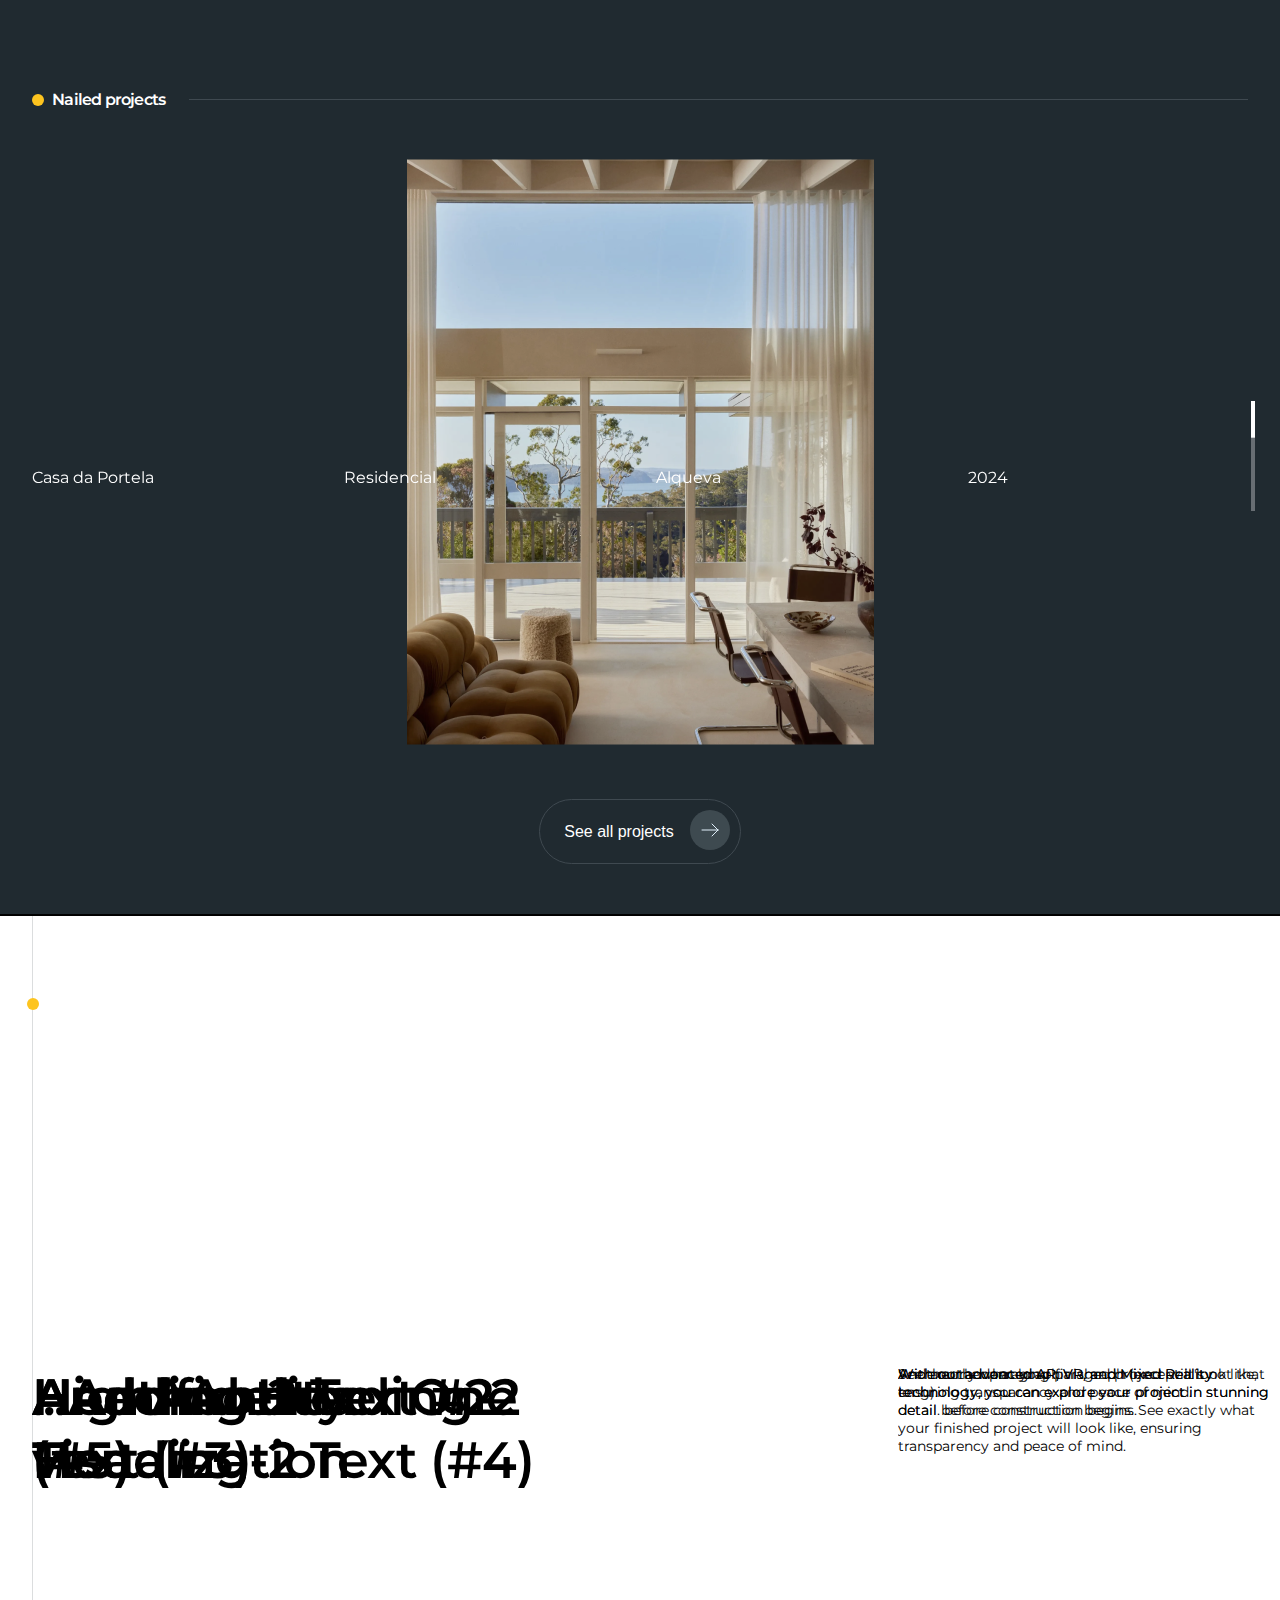
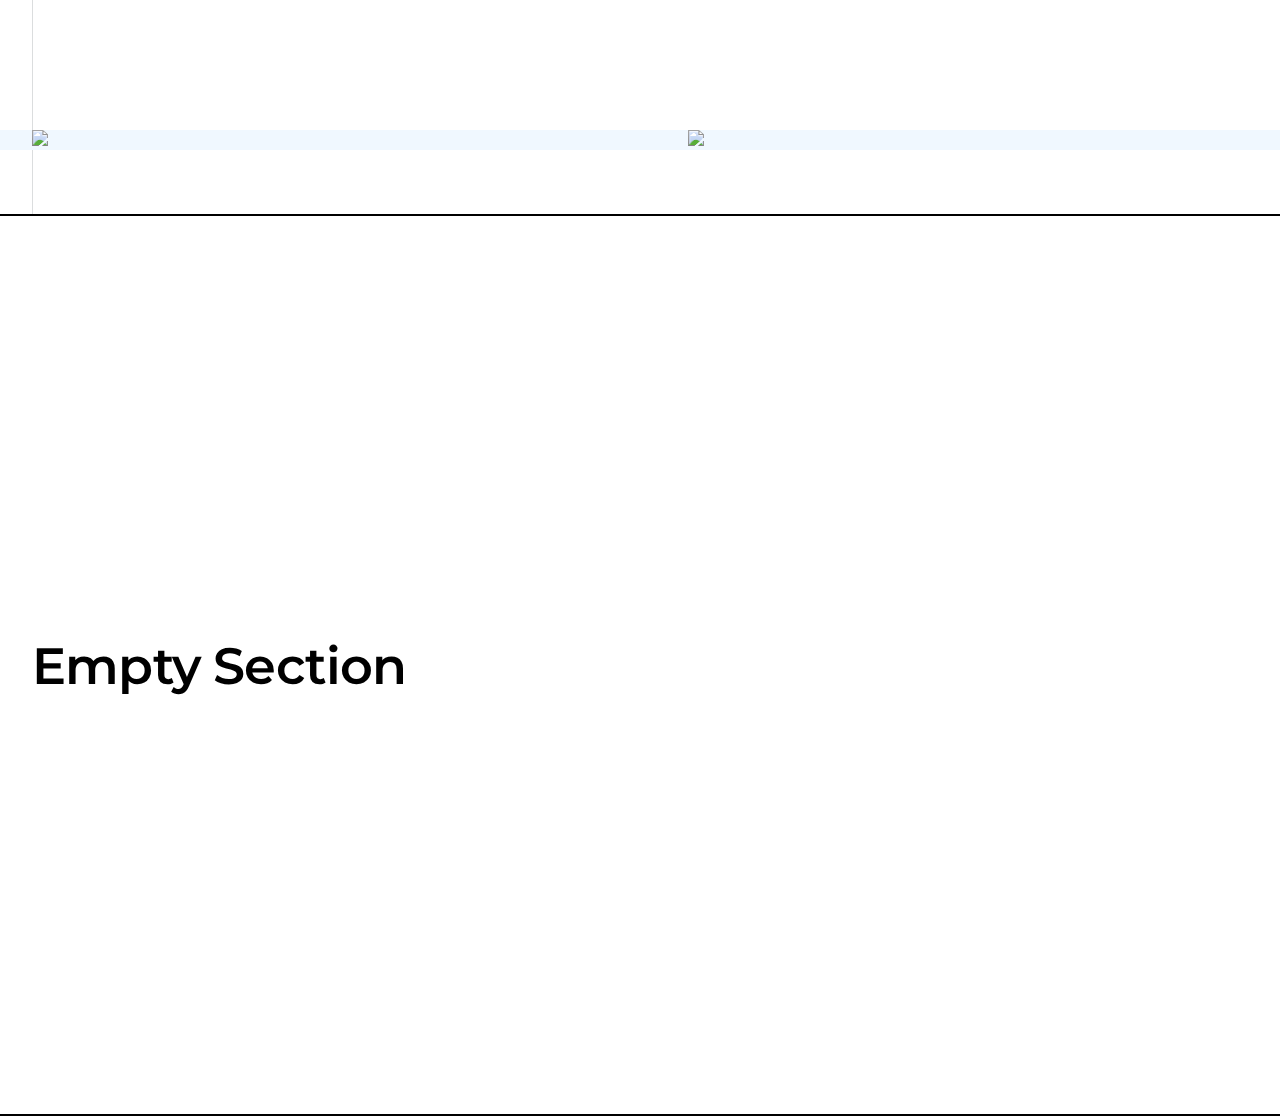
==== homepage/index.html @ 91bf988c "Project update" ====
<!DOCTYPE html>
<html lang="en">

<head>
  <meta charset="UTF-8">
  <meta name="viewport" content="width=device-width, initial-scale=1.0">
  <meta http-equiv="X-UA-Compatible" content="ie=edge">

  <title>Wallnut</title>

  <link rel="stylesheet" href="./css/style.css">
  <link rel="stylesheet" href="./css/swiper.css">
  <!-- <link rel="icon" href="./favicon.ico" type="image/x-icon"> -->

  <!-- Swiper -->
  <link rel="stylesheet" href="https://cdn.jsdelivr.net/npm/swiper@11/swiper-bundle.min.css" />

</head>

<body>
  <section class="section-portfolio">
    <div class="container">
      <div class="heading-container divider">
        <div class="svg-ball-container">
          <svg width="12" height="14" viewBox="0 0 12 14" fill="none" xmlns="http://www.w3.org/2000/svg">
            <circle cx="6" cy="7" r="6" fill="#FDC41F" />
          </svg>
        </div>
        <h2>Nailed projects</h2>
      </div>

      <div class="swiper-container">
        <!-- Slider main container -->
        <div class="swiper">
          <!-- Additional required wrapper -->
          <div class="swiper-wrapper">
            <!-- Slides -->
            <div class="swiper-slide">
              <img src="../media/slider_img.png">
            </div>
            <div class="swiper-slide">

              <img src="../media/slider_img.png">
            </div>
            <div class="swiper-slide">
              <img src="../media/slider_img.png">
            </div>
          </div>
          <!-- If we need pagination -->
          <div class="swiper-pagination"></div>

          <!-- If we need navigation buttons -->
          <div class="swiper-button-prev"></div>
          <div class="swiper-button-next"></div>

          <!-- If we need scrollbar -->
          <div class="swiper-scrollbar"></div>
        </div>
      </div>

      <div class="swiper-text-overlay-container">
        <div class="swiper-text-overlay-wrapper show">
          <div>
            <span>Casa da Portela</span>
          </div>
          <div>
            <span>Residencial</span>
          </div>
          <div>
            <span>Alqueva</span>
          </div>
          <div>
            <span>2024</span>
          </div>
        </div>
        <div class="swiper-text-overlay-wrapper">
          <div>
            <span>Another Text</span>
          </div>
          <div>
            <span>This Time</span>
          </div>
          <div>
            <span>Shorter</span>
          </div>
        </div>
        <div class="swiper-text-overlay-wrapper">
          <div>
            <span>And</span>
          </div>
          <div>
            <span>One</span>
          </div>
          <div>
            <span>More</span>
          </div>
          <div>
            <span>Time</span>
          </div>
        </div>
      </div>

      <button>See all projects
        <div class="button-icon-container">
          <svg width="40" height="40" viewBox="0 0 40 40" fill="none" xmlns="http://www.w3.org/2000/svg">
            <rect width="40" height="40" rx="20" fill="#E2F0FB" fill-opacity="0.16" />
            <path d="M12 20H28M28 20L22 14M28 20L22 26" stroke="#E2F0FB" stroke-linecap="round"
              stroke-linejoin="round" />
          </svg>
        </div>
      </button>
    </div>
  </section>

  <section class="section-timeline">
    <div class="container">
      <div class="heading-container">
        <div class="h2-container-list">
          <div class="h2-container text-reveal show">
            <h2>High-fidelity visualization</h2>
          </div>
          <div class="h2-container text-reveal">
            <h2>Heading-2 Text #2</h2>
          </div>
          <div class="h2-container text-reveal">
            <h2>Another Heading-2 Text (#3)</h2>
          </div>
          <div class="h2-container text-reveal">
            <h2>And Another Heading-2 Text (#4)</h2>
          </div>
          <div class="h2-container text-reveal">
            <h2>...And Another One (#5)</h2>
          </div>
        </div>

        <div class="desc-container-list">
          <div class="desc-container text-reveal show">
            <p>
              With our advanced AR, VR, and Mixed Reality technology, you can explore your project in stunning detail
              before construction begins.
              See exactly what your finished project will look like, ensuring transparency and peace of mind.
            </p>
          </div>
          <div class="desc-container text-reveal">
            <p>
              See exactly what your finished project will look like, ensuring transparency and peace of mind.
            </p>
          </div>
          <div class="desc-container text-reveal">
            <p>
              With our advanced AR, VR, and Mixed Reality technology, you can explore your project in stunning detail.
              before construction begins.
            </p>
          </div>
          <div class="desc-container text-reveal">
            <p>
              Another random long paragraph (except it's not that long).
            </p>
          </div>
          <div class="desc-container text-reveal">
            <p>
              And another paragraph.
            </p>
          </div>
        </div>

      </div>

      <div class="timeline-container">
        <div class="timeline-el">
          <div class="timeline-text-container">
            <div>
              <svg width="12" height="14" viewBox="0 0 12 14" fill="none" xmlns="http://www.w3.org/2000/svg">
                <circle cx="6" cy="7" r="6" fill="#FDC41F" />
              </svg>
            </div>
            <div class="timeline-text-container-list">
              <div class="timeline-text">
                <p>Picture it</p>
              </div>
              <div class="timeline-text">
                <p>Plan it</p>
              </div>
              <div class="timeline-text">
                <p>Do it</p>
              </div>
              <div class="timeline-text">
                <p>Enjoy it</p>
              </div>
            </div>
          </div>
        </div>
      </div>

      <div class="img-row-container">
        <div class="img-row-wrapper cards-list">
          <div class="img-container">
            <img src="../media/wallnut_img1.png">
          </div>
          <div class="img-container">
            <img src="../media/wallnut_img2.png">
          </div>
          <div class="img-container">
            <img src="../media/wallnut_img3.png">
          </div>
          <div class="img-container">
            <img src="../media/wallnut_img4.png">
          </div>

        </div>
      </div>

    </div>
  </section>

  <section>
    <div class="container">
      <h2>Empty Section</h2>
    </div>
  </section>

  <!-- Gsap CDN import -->
  <script src="https://cdnjs.cloudflare.com/ajax/libs/gsap/3.12.5/gsap.min.js"
    integrity="sha512-7eHRwcbYkK4d9g/6tD/mhkf++eoTHwpNM9woBxtPUBWm67zeAfFC+HrdoE2GanKeocly/VxeLvIqwvCdk7qScg=="
    crossorigin="anonymous" referrerpolicy="no-referrer"></script>
  <script src="https://unpkg.com/gsap@3.12.5/dist/ScrollTrigger.min.js"></script>
  <script src="https://unpkg.com/split-type"></script>

  <!-- Swiper CDN import -->
  <script src="https://cdn.jsdelivr.net/npm/swiper@11/swiper-bundle.min.js"></script>

  <!-- Scripts -->
  <script src="./js/script.js"></script>
  <script src="./js/swiper.js"></script>
</body>

</html>
---- homepage/css/style.css ----
@import url('https://fonts.googleapis.com/css2?family=Montserrat:ital,wght@0,600;1,600&display=swap');
@import url('https://fonts.googleapis.com/css2?family=Montserrat:ital@0;1&display=swap');

:root {
    --img-container-gap: 5rem;
}

* {
    padding: 0;
    margin: 0;
    box-sizing: border-box;
}

body {
    overflow-x: hidden;
    font-family: "Montserrat", sans-serif;
    font-optical-sizing: auto;
    font-style: normal;
}

h1,
h2,
h3,
h4,
h5,
h6 {
    font-weight: 600;
    letter-spacing: -.05rem;
}

h2 {
    font-size: clamp(2rem, 4vw, 3.5rem);
}

p {
    font-weight: 400;
    font-size: clamp(12px, 1rem, 14px);
}

section {
    position: relative;
    width: 100%;
    min-height: 100svh;
    padding: 10rem 2rem;
    display: flex;
    flex-flow: column;
    align-items: center;
    justify-content: center;
    border-bottom: 2px black solid;
}

.container {
    display: flex;
    flex-flow: column;
    width: 100%;
    height: 100%;
    max-width: 1400px;
}

/* HEADING Containers */
.heading-container {
    display: flex;
    gap: 8px;
    justify-content: space-between;
}

.h2-container-list>div {
    width: 100%;
    max-width: 45vw;
}

.desc-container-list {
    width: 100%;
    max-width: 350px;
}

.desc-container {
    font-size: 1.1rem;
}

.h2-container-list .line,
.timeline-text-container-list .line,
.desc-container-list .line {
    overflow-y: clip;
    line-height: 110%;
}

.text-reveal {
    position: absolute;
    overflow: clip;
}

.text-reveal .word {
    /* display: none;
    visibility: hidden; */
    transform: translate(0, 50%);
    opacity: 0;
}

/* IMG Containers */
.img-row-container {
    width: 100%;
    height: 100%;
    display: flex;
    justify-content: end;
    overflow: clip;
}

.img-row-wrapper {
    position: absolute;
    left: 0;
    bottom: 4rem;
    background-color: aliceblue;
    width: auto;
    display: flex;
    flex-flow: row;
    gap: var(--img-container-gap);
    overflow: clip;
}

.img-container {
    width: 45vw;
}

.img-container:nth-child(1) {
    margin-left: 2rem;
}

.img-container:last-child {
    margin-right: 2rem;
}

.img-container img {
    width: 100%;
}

.svg-ball-container {
    width: 14px;
    height: 14px;
    display: flex;
    align-items: center;
    justify-content: center;
}

.divider::after {
    content: '';
    width: 100%;
    height: 1px;
    background-color: #3F4950;
}

/* PORTFOLIO Section */
.section-portfolio {
    background-color: #202A30;
    color: white;
    padding-top: 5.625rem;
    padding-bottom: 3.125rem;
}

.section-portfolio .container {
    position: relative;
    gap: 3.125rem;
}

.section-portfolio .heading-container {
    justify-content: start;
    align-items: center;
}

.section-portfolio .heading-container.divider::after {
    margin-left: 16px;
}

.section-portfolio h2 {
    font-size: 1rem;
    text-wrap: nowrap;
}

.section-portfolio button {
    background-color: transparent;
    border: 1px #3F4950 solid;
    border-radius: 42px;
    padding: 0.625rem;
    padding-left: 1.5rem;
    line-height: 100%;
    font-size: 1rem;
    color: white;
    align-self: center;
    display: flex;
    flex-flow: row;
    gap: 1rem;
    align-items: center;
    justify-content: center;
    cursor: pointer;
}

/* TIMELINE Container */
.timeline-container {
    position: absolute;
    top: 0;
    left: 0;
    width: 100vw;
    height: 100%;
    padding: 0 2rem;
    z-index: -1;
}

.timeline-el {
    width: 1px;
    height: 100%;
    background-color: #DBDDDE;
}

.timeline-text-container {
    position: relative;
    display: flex;
    flex-flow: row;
    gap: 8px;
    left: -5px;
    top: 5rem;
}

.timeline-text-container-list {
    position: relative;
    margin-top: -2px;
    height: 1.2rem;
    overflow-y: clip;
}

.timeline-text {
    position: absolute;
    text-wrap: nowrap;
    opacity: 0;
    transform: translate(0, 100%);
    font-weight: 800;
}

.timeline-text-container.reverse {
    flex-flow: row-reverse;
    left: unset;
    right: -5px;
}

.timeline-text-container.reverse .timeline-text {
    right: 0;
}
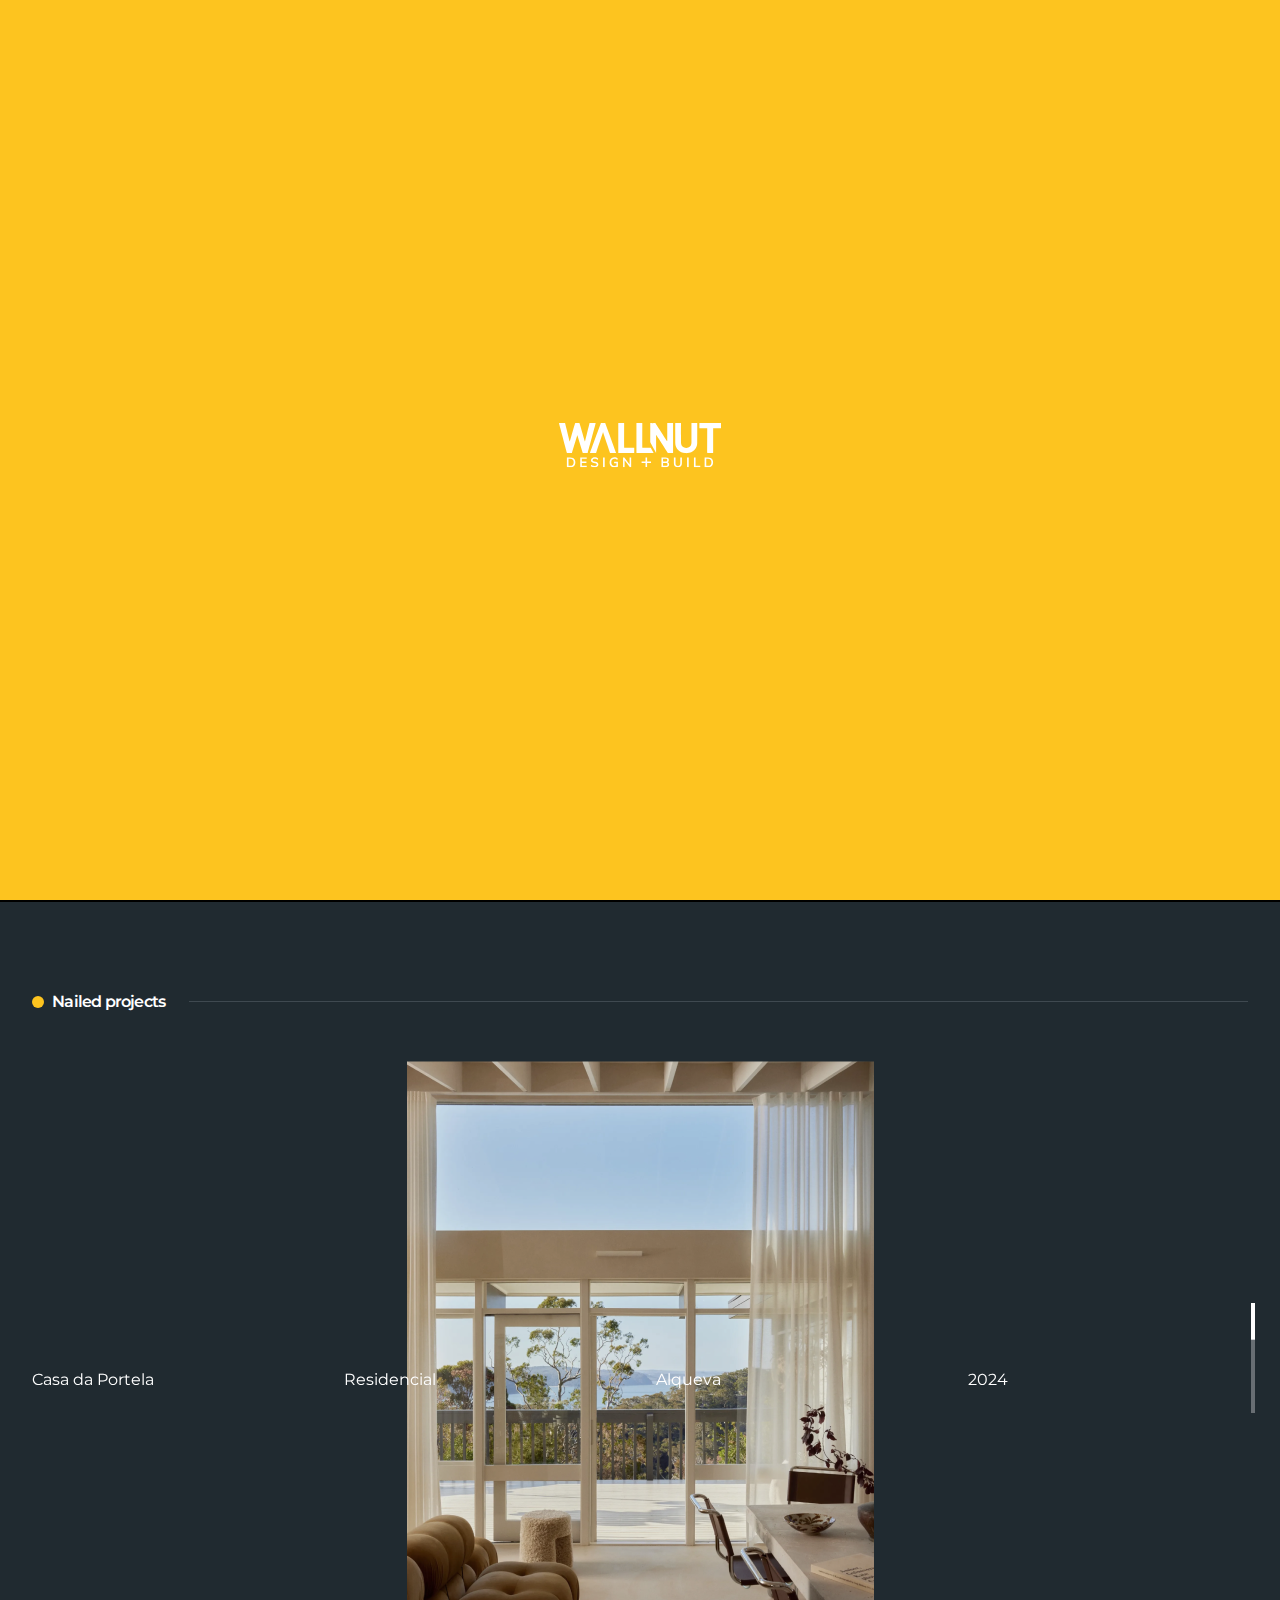
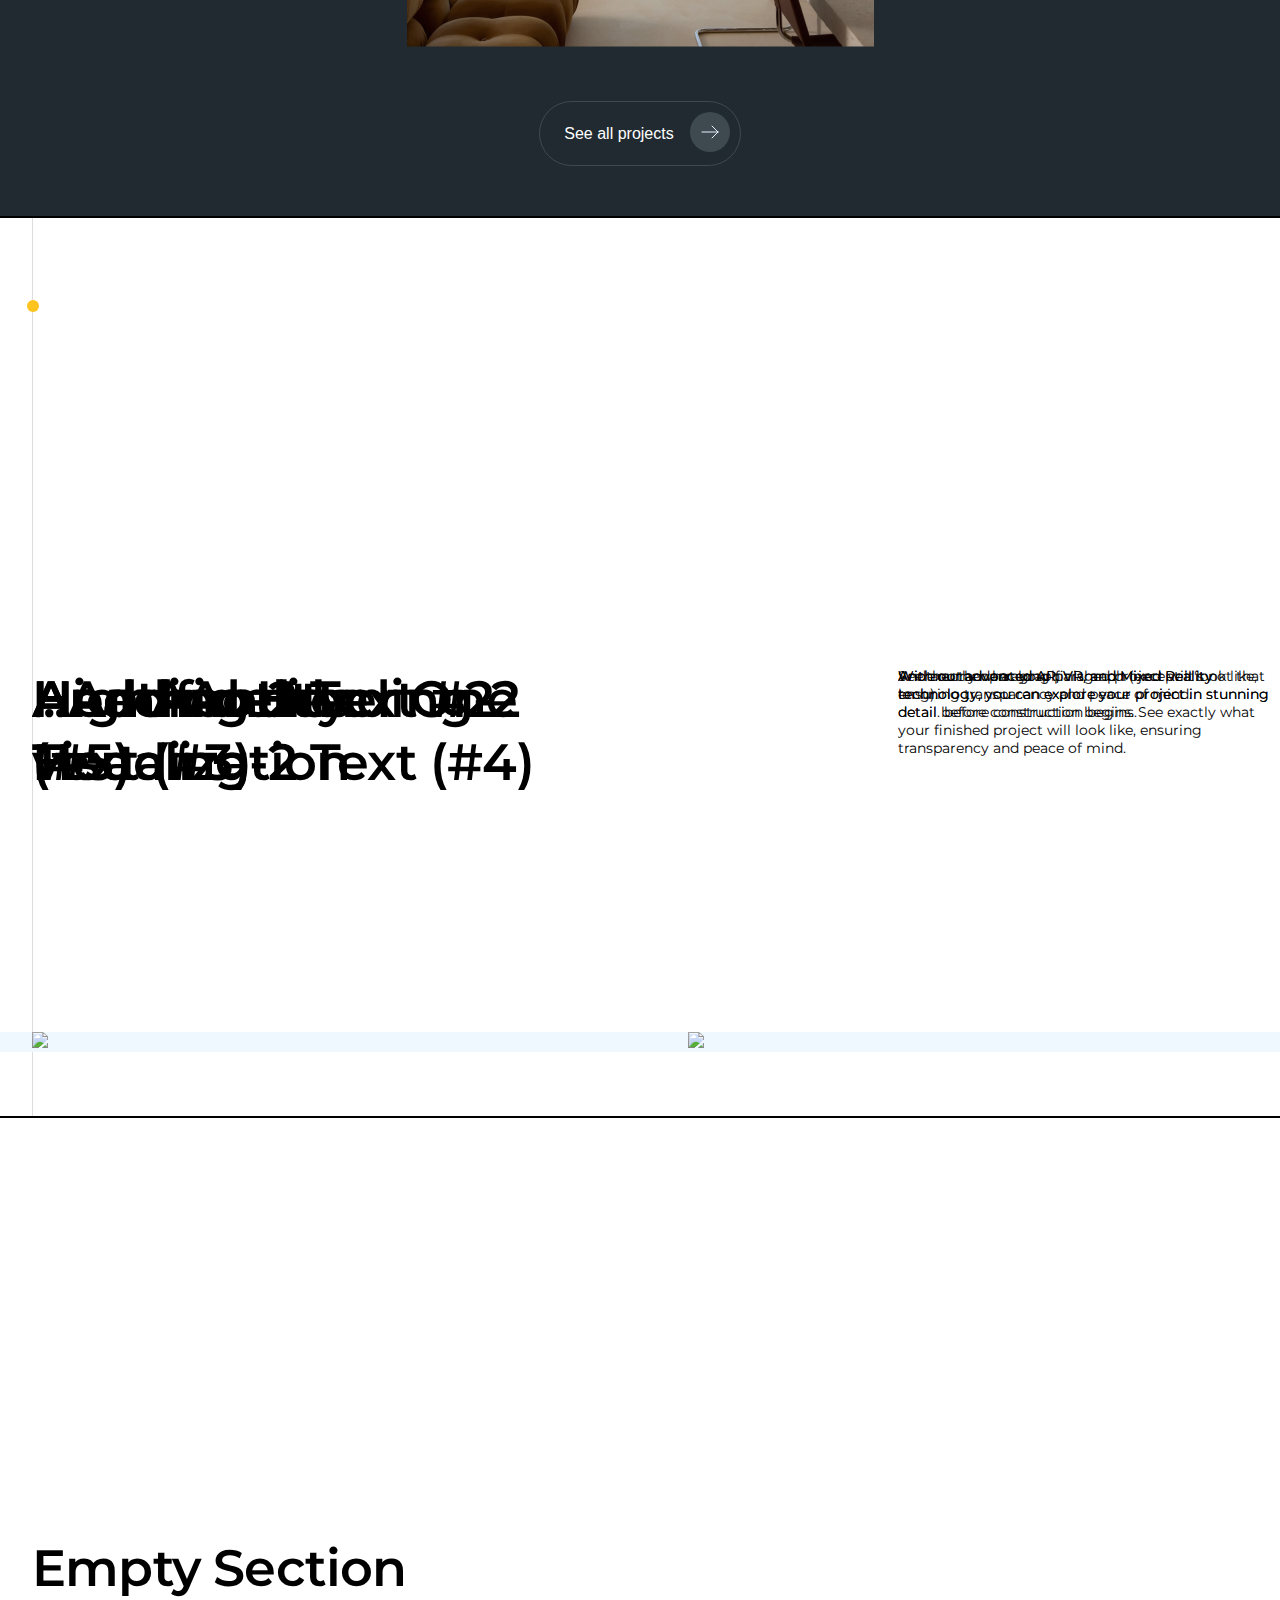
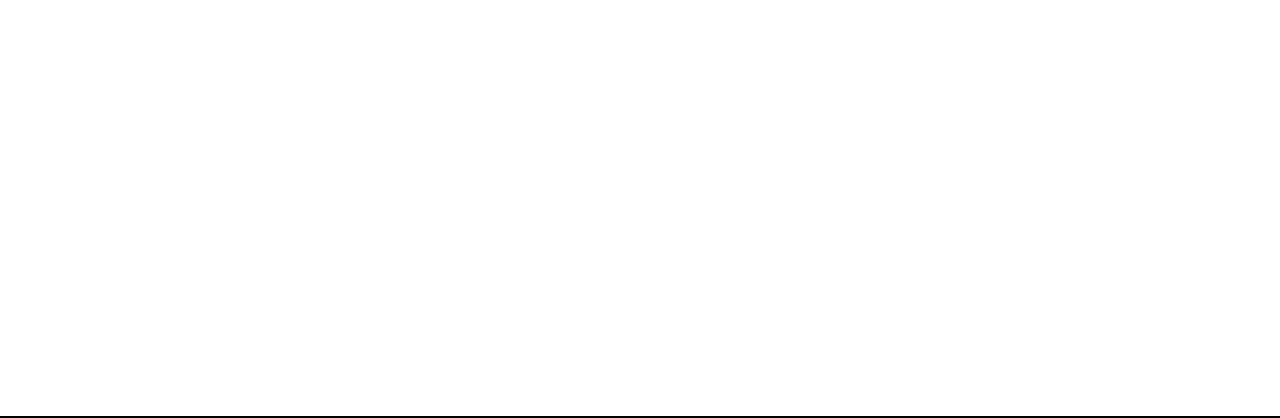
==== commit 05ca4ad5: "Homepage sections update" ====
--- a/homepage/index.html
+++ b/homepage/index.html
@@ -18,6 +18,190 @@
 </head>
 
 <body>
+  <section class="section-hero">
+    <div class="container">
+
+      <div class="hero-row logo-container left">
+        <div class="hero-row-background-container">
+          <img src="../../media/hero-bg.png">
+        </div>
+
+        <div class="hero-row-text-container">
+          <div class="logo-container">
+            <svg width="162" height="45" viewBox="0 0 162 45" fill="none" xmlns="http://www.w3.org/2000/svg">
+              <g clip-path="url(#clip0_327_487)">
+                <path
+                  d="M57.1108 29.8578C57.1108 29.8523 57.1081 29.8495 57.1053 29.8441C55.7005 26.0047 47.1729 2.63731 46.3842 0.462956C46.3048 0.241139 46.2172 0.0932617 45.9241 0.0932617C45.3025 0.0987387 44.6781 0.0987387 44.0538 0.101477H44.0483H44.0428C43.4184 0.101477 42.7941 0.0960002 42.1724 0.0932617C41.8794 0.0932617 41.7945 0.238401 41.7124 0.462956C40.9264 2.63731 32.3961 26.0047 30.9912 29.8441C30.9912 29.8495 30.9885 29.8523 30.9858 29.8578C30.983 29.8714 30.9775 29.8851 30.9775 29.8988C30.9775 29.981 31.0433 30.0467 31.1254 30.0467C32.8397 30.0494 34.8634 30.0412 36.5777 30.0385C37.1418 30.0385 37.0789 30.096 37.2459 29.5565C38.7083 24.8546 43.2076 11.5976 43.8621 9.63137C43.8785 9.57934 43.8922 9.52457 43.9114 9.47254C43.9278 9.41229 43.9771 9.36574 44.0401 9.36574C44.0401 9.36574 44.0455 9.36574 44.0483 9.36574C44.0483 9.36574 44.0538 9.36574 44.0565 9.36574C44.1167 9.36574 44.1688 9.41229 44.1852 9.47254C44.2044 9.52457 44.2181 9.57934 44.2345 9.63137C44.8917 11.5976 49.391 24.8546 50.8507 29.5565C51.0177 30.096 50.9547 30.0385 51.5188 30.0385C53.2331 30.044 55.2569 30.0522 56.9711 30.0467C57.0533 30.0467 57.119 29.981 57.119 29.8988C57.119 29.8851 57.1135 29.8714 57.1108 29.8578Z"
+                  fill="white" />
+                <path
+                  d="M138.227 0.142341C138.222 0.0629248 138.161 0.00267834 138.085 0.00267834C136.548 0.00267834 134.139 -6.01343e-05 132.602 0.00267834C132.523 0.00267834 132.457 0.0684018 132.457 0.150556C132.457 0.150556 132.457 0.150556 132.457 0.153295C132.457 0.191633 132.457 0.229972 132.457 0.26831C132.452 0.364157 132.457 0.498342 132.457 0.687297C132.457 1.73613 132.457 14.1223 132.457 19.2405C132.457 19.9032 132.397 20.5659 132.23 21.2067C131.8 22.8443 130.852 24.0301 129.223 24.6188C128.574 24.8543 127.906 24.9365 127.235 24.9283C126.564 24.9365 125.896 24.8543 125.247 24.6188C123.617 24.0301 122.67 22.8443 122.24 21.2067C122.073 20.5659 122.013 19.9032 122.013 19.2405C122.01 14.1223 122.013 1.73613 122.013 0.687297C122.013 0.498342 122.018 0.364157 122.013 0.26831C122.013 0.229972 122.013 0.191633 122.013 0.153295C122.013 0.153295 122.013 0.153295 122.013 0.150556C122.013 0.0684018 121.947 0.00267834 121.867 0.00267834C120.331 -0.00279861 117.927 0.00267834 116.388 0.00267834C116.388 0.00267834 116.388 0.00267834 116.385 0.00267834C116.308 0.00267834 116.248 0.0629248 116.243 0.139602C116.243 3.07525 116.221 16.8991 116.262 20.0319C116.297 22.6964 117.212 25.0269 119.11 26.9465C121.024 28.8826 123.371 29.8274 126.049 30.0903C126.449 30.1286 126.843 30.1478 127.238 30.1506C127.632 30.1506 128.026 30.1314 128.426 30.0903C131.102 29.8274 133.451 28.8826 135.365 26.9465C137.263 25.0269 138.178 22.6964 138.213 20.0319C138.255 16.8991 138.235 3.07525 138.235 0.142341H138.227Z"
+                  fill="white" />
+                <path
+                  d="M162 0.276586C162 0.0985851 161.921 0.00273848 161.732 0.00273848H151.191L140.654 0C140.467 0 140.385 0.0931082 140.385 0.273848C140.385 0.550434 140.385 4.68553 140.385 4.96212C140.385 5.14012 140.465 5.23597 140.654 5.23597C140.725 5.23597 146.541 5.23596 148.064 5.2387C148.154 5.2387 148.228 5.31264 148.228 5.40301C148.228 10.9101 148.223 26.8699 148.226 29.7481C148.226 29.7481 148.226 29.7481 148.226 29.7508C148.226 29.833 148.291 29.8987 148.373 29.8987C149.165 29.8987 153.218 29.8987 154.009 29.8987C154.091 29.8987 154.157 29.833 154.157 29.7508C154.157 29.7508 154.157 29.7508 154.157 29.7481C154.157 26.8727 154.154 10.9101 154.154 5.40301C154.154 5.31264 154.228 5.2387 154.319 5.2387C155.841 5.2387 161.515 5.2387 161.518 5.2387C161.589 5.2387 161.66 5.2387 161.732 5.2387C161.918 5.2387 162 5.1456 162 4.96486C162 4.68827 162 0.553172 162 0.276586Z"
+                  fill="white" />
+                <path
+                  d="M114.077 0.153295C114.077 0.153295 114.077 0.153295 114.077 0.150556C114.077 0.0684018 114.011 0.00267834 113.932 0.00267834C112.379 -0.00279861 109.95 0.00267834 108.394 0.00267834C108.394 0.00267834 108.394 0.00267834 108.392 0.00267834C108.315 0.00267834 108.252 0.0629248 108.246 0.139602C108.246 0.235449 108.246 12.0547 108.246 17.5837C108.246 17.7507 108.246 17.8356 108.246 18.0164C108.246 18.0164 108.244 18.0191 108.244 18.0218C108.235 18.0739 108.192 18.1122 108.137 18.1122C108.099 18.1122 108.068 18.093 108.049 18.0629C106.976 16.4116 97.6294 1.9689 96.6271 0.405234C96.5066 0.216279 96.3724 0.120433 96.1396 0.120433C94.628 0.128648 92.911 0.131387 91.3993 0.123171C91.3199 0.123171 91.2569 0.186156 91.2569 0.265572C91.2569 6.27379 91.2597 12.7749 91.2515 18.7804C91.2515 19.1474 91.3446 19.4623 91.5171 19.7745C93.0233 22.5376 94.5239 25.3035 96.0274 28.0693C96.3478 28.6608 96.6764 29.2469 96.9995 29.8356C97.0105 29.8521 97.0296 29.8658 97.0516 29.8658C97.0817 29.8658 97.1091 29.8411 97.1091 29.8082C97.1091 23.8767 97.1091 18.0821 97.1091 12.1067C97.1091 12.0465 97.1584 11.9972 97.2186 11.9972C97.2542 11.9972 97.2816 12.0136 97.3035 12.0383C97.3035 12.0383 97.309 12.0438 97.3144 12.052C97.3446 12.0985 106.924 26.9301 108.668 29.6604C108.841 29.9315 109.021 30.0301 109.334 30.0246C110.733 30.0109 112.135 30.0191 113.534 30.0191C114.082 30.0191 114.085 30.0164 114.085 29.4769C114.085 29.4769 114.085 0.188895 114.085 0.150556L114.077 0.153295Z"
+                  fill="white" />
+                <path
+                  d="M75.2477 25.1777V25.0107C75.2587 24.8327 75.1957 24.7313 74.9985 24.745C74.9985 24.745 74.7411 24.745 74.6124 24.745C71.7041 24.745 68.2071 24.745 65.2961 24.745C65.2961 24.745 65.2906 24.745 65.2879 24.745C65.2084 24.745 65.1455 24.682 65.1455 24.6026C65.1455 16.8117 65.1509 8.01021 65.1509 0.219245C65.1455 0.139829 65.0825 0.0795826 65.0058 0.0795826C65.0058 0.0795826 65.0058 0.0795826 65.0031 0.0795826C63.4367 0.0795826 60.9885 0.0741057 59.422 0.0795826C59.3399 0.0795826 59.2742 0.145306 59.2742 0.22746C59.2742 0.22746 59.2742 0.22746 59.2742 0.230199C59.2742 5.00062 59.2742 25.0326 59.2742 29.8769C59.2742 29.9591 59.3399 30.0248 59.422 30.0248C64.4691 30.0248 70.0555 30.0248 75.1026 30.0248C75.1026 30.0248 75.1053 30.0248 75.108 30.0248C75.1902 30.0248 75.2532 29.9509 75.2532 29.8687C75.2559 28.3954 75.2477 26.6483 75.2477 25.175V25.1777Z"
+                  fill="white" />
+                <path
+                  d="M94.5295 29.8057C94.5295 29.8057 94.5295 29.8003 94.5295 29.7948C94.5295 29.7893 94.5267 29.7866 94.524 29.7811C94.524 29.7811 94.524 29.7756 94.524 29.7729C93.7134 28.2914 92.8015 26.6784 92.0238 25.1805C91.8156 24.7779 91.5774 24.6957 91.1721 24.6985C90.3423 24.704 89.5153 24.7067 88.6856 24.7067C88.042 24.7067 87.519 24.7067 87.026 24.7067C86.7084 24.7067 86.388 24.7067 86.0703 24.7067C85.3665 24.7067 84.5861 24.7067 83.4523 24.7067C83.4523 24.7067 83.4468 24.7067 83.4441 24.7067C83.3647 24.7067 83.3017 24.6437 83.3017 24.5643C83.3017 16.7733 83.3072 7.97188 83.3072 0.180915C83.3017 0.101499 83.2387 0.0412526 83.162 0.0412526C83.162 0.0412526 83.1621 0.0412526 83.1593 0.0412526C81.5929 0.0412526 79.1447 0.0357756 77.5783 0.0412526C77.4961 0.0412526 77.4304 0.106976 77.4304 0.18913C77.4304 0.18913 77.4304 0.18913 77.4304 0.191869C77.4304 4.96229 77.4304 24.9942 77.4304 29.8386C77.4304 29.9208 77.4961 29.9865 77.5783 29.9865C82.6253 29.9865 88.2118 29.9865 93.2588 29.9865C93.2588 29.9865 93.2588 29.9865 93.2615 29.9865C93.2615 29.9865 93.2615 29.9865 93.2643 29.9865C93.508 29.9865 93.7545 29.9865 93.9982 29.9865C94.1762 29.9865 94.2145 29.9865 94.3953 29.9865C94.4774 29.9865 94.5431 29.9208 94.5431 29.8386C94.5431 29.8249 94.5377 29.814 94.5349 29.8003L94.5295 29.8057Z"
+                  fill="white" />
+                <path
+                  d="M36.4846 0.0958619C34.7538 0.0958619 32.7602 0.0958619 31.0268 0.0958619C30.5503 0.0958619 30.5503 0.0986004 30.4298 0.588788C29.7589 3.30536 26.9683 14.5824 26.0455 18.3012C26.0455 18.3095 26.0427 18.3095 26.04 18.3149C26.04 18.3232 26.0345 18.3314 26.0318 18.3396C26.0318 18.3396 26.0318 18.3396 26.0318 18.3423C26.0071 18.3834 25.9661 18.4135 25.914 18.4135C25.8538 18.4135 25.8045 18.3752 25.7853 18.3232C25.7853 18.3177 25.7799 18.3122 25.7771 18.3012C24.3723 13.435 20.941 1.57464 20.626 0.479248C20.585 0.339586 20.5494 0.216355 20.4508 0.147893L20.4453 0.145154C20.396 0.112293 20.333 0.0931234 20.2481 0.0876465H20.2399H18.3148H16.3896H16.3814C16.2965 0.0931234 16.2335 0.112293 16.1842 0.145154H16.1788V0.147893C16.0774 0.219093 16.0418 0.339586 16.0035 0.479248C15.6886 1.5719 12.2573 13.435 10.8524 18.3012C10.8497 18.3122 10.8469 18.3177 10.8442 18.3232C10.825 18.3752 10.7757 18.4135 10.7155 18.4135C10.6635 18.4135 10.6196 18.3834 10.5977 18.3423C10.5977 18.3423 10.5977 18.3423 10.5977 18.3396C10.595 18.3314 10.5923 18.3232 10.5895 18.3149C10.5895 18.3095 10.5868 18.3067 10.5841 18.3012C9.66118 14.5824 6.87068 3.30536 6.19975 0.588788C6.07926 0.0986004 6.07926 0.0958619 5.60276 0.0958619C3.87205 0.0958619 1.87844 0.0958619 0.14498 0.0958619C0.0710416 0.0958619 0.00805664 0.156108 0.00805664 0.232786C0.00805664 0.246478 0.00805664 0.257432 0.0107951 0.268386L0.295597 1.4651C1.41289 5.66866 7.59911 28.6171 7.85105 29.6522C7.92773 29.9672 8.06465 30.0493 8.37684 30.0438C9.7406 30.0247 11.1044 30.0301 12.4681 30.0411C12.7447 30.0411 12.8844 29.9808 12.9747 29.6851C14.0701 26.0292 17.5535 14.5578 18.1997 12.4327C18.1997 12.4327 18.2025 12.43 18.2052 12.4272C18.2217 12.3752 18.2655 12.3368 18.3202 12.3314C18.375 12.3368 18.4188 12.3752 18.4353 12.4272C18.4353 12.4272 18.438 12.4272 18.4407 12.4327C19.087 14.5578 22.5731 26.0292 23.6657 29.6851C23.7534 29.9808 23.8958 30.0438 24.1724 30.0411C25.5361 30.0301 26.8999 30.0247 28.2636 30.0438C28.5758 30.0493 28.7128 29.9672 28.7894 29.6522C29.0441 28.6198 35.2276 5.6714 36.3449 1.4651L36.6297 0.268386C36.6297 0.268386 36.6324 0.24374 36.6324 0.232786C36.6324 0.158847 36.5722 0.0958619 36.4955 0.0958619H36.4846Z"
+                  fill="white" />
+                <path
+                  d="M15.7626 36.6462C15.371 35.9123 14.7877 35.3427 14.0291 34.9593C13.2788 34.5814 12.3504 34.387 11.2742 34.387H7.88672V44.2427H11.2742C12.3504 44.2427 13.2788 44.051 14.0291 43.6704C14.7877 43.287 15.371 42.7174 15.7626 41.9753C16.1487 41.2441 16.3459 40.3459 16.3459 39.3053C16.3459 38.2646 16.1487 37.3692 15.7626 36.6407V36.6462ZM9.51064 35.8329H11.1784C12.3778 35.8329 13.2733 36.1204 13.8402 36.6845C14.407 37.2487 14.6946 38.1332 14.6946 39.3107C14.6946 40.4883 14.407 41.3756 13.8402 41.9452C13.2733 42.5148 12.3778 42.8023 11.1811 42.8023H9.51337V35.8356L9.51064 35.8329Z"
+                  fill="white" />
+                <path
+                  d="M27.7298 35.7917V34.3896H21.2478V44.2454H27.7298V42.8406H22.8361V39.946H27.4231V38.5412H22.8361V35.7917H27.7298Z"
+                  fill="white" />
+                <path
+                  d="M38.6562 39.7323C38.2099 39.3243 37.5061 39.0258 36.564 38.8396L35.1346 38.5575C34.5732 38.4397 34.1734 38.2727 33.9406 38.0591C33.7215 37.8592 33.6147 37.5853 33.6147 37.2266C33.6147 36.7665 33.79 36.4133 34.1514 36.1449C34.5266 35.8656 35.0497 35.7259 35.7096 35.7259C36.2628 35.7259 36.7667 35.8053 37.2021 35.9642C37.6348 36.1203 38.0483 36.3777 38.4289 36.7255L38.6234 36.9035L39.2149 35.589L39.1218 35.4959C38.7192 35.0933 38.2181 34.7839 37.632 34.5758C37.0515 34.3731 36.4134 34.269 35.737 34.269C35.0004 34.269 34.3459 34.3923 33.7954 34.636C33.2341 34.8825 32.7904 35.2357 32.4728 35.6876C32.1524 36.1449 31.9908 36.6789 31.9908 37.2814C31.9908 38.0317 32.2236 38.6369 32.6836 39.0778C33.1327 39.5077 33.8146 39.8227 34.7101 40.0061L36.1423 40.3019C36.7503 40.4197 37.1747 40.5785 37.4075 40.7729C37.6211 40.9509 37.7252 41.2056 37.7252 41.5534C37.7252 41.9587 37.5691 42.2763 37.2459 42.5228C36.9118 42.7775 36.3723 42.9062 35.6439 42.9062C35.2222 42.9062 34.8278 42.8679 34.4718 42.7967C34.1186 42.7255 33.7872 42.6132 33.4805 42.4626C33.1711 42.3119 32.8616 42.1203 32.5604 41.8957L32.366 41.7506L31.7854 43.1006L31.8977 43.191C32.3605 43.5634 32.9109 43.8537 33.538 44.0564C34.1624 44.259 34.8689 44.3603 35.6439 44.3603C36.4189 44.3603 37.0433 44.2426 37.591 44.0098C38.1469 43.7716 38.585 43.432 38.889 42.9966C39.1957 42.5584 39.3518 42.0436 39.3518 41.4685C39.3518 40.7346 39.1163 40.1486 38.6535 39.7268L38.6562 39.7323Z"
+                  fill="white" />
+                <path d="M45.694 34.3896H44.0674V44.2454H45.694V34.3896Z" fill="white" />
+                <path
+                  d="M55.1172 38.8642V40.2142H57.486V42.5666C57.245 42.6487 56.9985 42.7144 56.7438 42.7665C56.3577 42.8432 55.9552 42.8842 55.5499 42.8842C54.4271 42.8842 53.5919 42.5857 53.0715 41.9942C52.543 41.3972 52.2774 40.5045 52.2774 39.3406C52.2774 38.1768 52.554 37.3005 53.0989 36.6871C53.6384 36.0791 54.4353 35.7697 55.4705 35.7697C55.8456 35.7697 56.177 35.8025 56.4508 35.8655C56.7219 35.9285 56.9848 36.0326 57.234 36.175C57.4887 36.3201 57.7571 36.5145 58.0309 36.7583L58.2226 36.9253L58.8579 35.5752L58.7566 35.4794C58.3404 35.0878 57.8584 34.7866 57.3299 34.5812C56.8014 34.3758 56.1742 34.2717 55.4677 34.2717C54.4572 34.2717 53.5782 34.4799 52.8525 34.8879C52.1213 35.2987 51.5544 35.8902 51.1656 36.646C50.7794 37.3963 50.5823 38.2973 50.5823 39.327C50.5823 40.3566 50.7658 41.2548 51.13 42.0024C51.4969 42.761 52.0583 43.3525 52.795 43.7605C53.5234 44.1631 54.4326 44.3685 55.4951 44.3685C56.0948 44.3685 56.7028 44.3028 57.2998 44.1768C57.3627 44.1631 57.423 44.1494 57.4832 44.1357V44.2261L57.5243 44.1275C58.0309 44.007 58.4718 43.8509 58.8333 43.6647L58.9374 43.6127V38.8696H55.1172V38.8642Z"
+                  fill="white" />
+                <path
+                  d="M70.6196 34.3896V41.4303L65.3152 34.3896H64.0664V44.2454H65.6109V37.1856L70.929 44.2454H72.1668V34.3896H70.6196Z"
+                  fill="white" />
+                <path
+                  d="M88.1021 38.5028V34.5813H86.5329V38.5028H82.5923V40.0391H86.5329V44.0537H88.1021V40.0391H92.0428V38.5028H88.1021Z"
+                  fill="white" />
+                <path
+                  d="M109.465 39.7023C109.24 39.4695 108.969 39.286 108.654 39.1546C108.895 39.0177 109.104 38.8479 109.284 38.6452C109.668 38.2153 109.862 37.6758 109.862 37.0405C109.862 36.2025 109.564 35.5425 108.972 35.077C108.397 34.6224 107.567 34.3896 106.513 34.3896H102.482V44.2454H106.685C107.751 44.2454 108.591 44.0017 109.186 43.5252C109.791 43.0378 110.1 42.334 110.1 41.4357C110.1 40.7237 109.887 40.1432 109.465 39.705V39.7023ZM107.797 38.1989C107.485 38.4426 106.995 38.5686 106.338 38.5686H104.068V35.7534H106.338C106.995 35.7534 107.485 35.8766 107.797 36.1231C108.099 36.3614 108.246 36.7009 108.246 37.161C108.246 37.621 108.099 37.9634 107.797 38.1989ZM104.068 39.946H106.565C107.184 39.946 107.671 40.061 108.016 40.2911C108.342 40.5074 108.498 40.8716 108.498 41.4084C108.498 41.9451 108.34 42.3011 108.014 42.5202C107.669 42.753 107.181 42.8707 106.562 42.8707H104.065V39.9488L104.068 39.946Z"
+                  fill="white" />
+                <path
+                  d="M121.29 34.3897V40.2391C121.29 41.1264 121.087 41.7973 120.69 42.2327C120.298 42.6626 119.693 42.8817 118.899 42.8817C118.105 42.8817 117.461 42.6654 117.092 42.2354C116.714 41.8 116.522 41.1263 116.522 40.2363V34.387H114.882V40.2747C114.882 41.6001 115.216 42.6243 115.878 43.3171C116.541 44.0127 117.557 44.3632 118.899 44.3632C120.241 44.3632 121.207 44.0127 121.884 43.3171C122.56 42.6243 122.903 41.6001 122.903 40.2747V34.387H121.29V34.3897Z"
+                  fill="white" />
+                <path d="M129.711 34.3896H128.084V44.2454H129.711V34.3896Z" fill="white" />
+                <path d="M136.573 42.7886V34.3896H134.947V44.2454H141.267V42.7886H136.573Z" fill="white" />
+                <path
+                  d="M153.497 36.6462C153.105 35.9123 152.522 35.3427 151.763 34.9593C151.013 34.5814 150.085 34.387 149.009 34.387H145.621V44.2427H149.009C150.085 44.2427 151.013 44.051 151.763 43.6704C152.522 43.287 153.105 42.7174 153.497 41.9753C153.883 41.2441 154.08 40.3459 154.08 39.3053C154.08 38.2646 153.883 37.3692 153.497 36.6407V36.6462ZM147.248 35.8329H148.915C150.115 35.8329 151.01 36.1204 151.577 36.6845C152.144 37.2487 152.432 38.1332 152.432 39.3107C152.432 40.4883 152.144 41.3756 151.577 41.9452C151.01 42.5148 150.115 42.8023 148.918 42.8023H147.25V35.8356L147.248 35.8329Z"
+                  fill="white" />
+              </g>
+              <defs>
+                <clipPath id="clip0_327_487">
+                  <rect width="162" height="44.366" fill="white" />
+                </clipPath>
+              </defs>
+            </svg>
+
+          </div>
+        </div>
+        <div class="hero-row-cover"></div>
+      </div>
+
+      <div class="hero-row right">
+        <div class="hero-row-background-container">
+          <img src="../../media/hero-bg.png">
+        </div>
+        <div class="divider"></div>
+
+        <div class="hero-row-text-container">
+          <h1>High-end</h1>
+          <h2>Residential and Lifestyle Properties</h2>
+        </div>
+        <div class="hero-row-cover"></div>
+      </div>
+
+      <div class="hero-row left">
+        <div class="hero-row-background-container">
+          <img src="../../media/hero-bg.png">
+        </div>
+        <div class="divider"></div>
+
+        <div class="loader-logo-container">
+          <div class="loader-logo-wrapper">
+            <svg width="162" height="45" viewBox="0 0 162 45" fill="none" xmlns="http://www.w3.org/2000/svg">
+              <g clip-path="url(#clip0_327_487)">
+                <path
+                  d="M57.1108 29.8578C57.1108 29.8523 57.1081 29.8495 57.1053 29.8441C55.7005 26.0047 47.1729 2.63731 46.3842 0.462956C46.3048 0.241139 46.2172 0.0932617 45.9241 0.0932617C45.3025 0.0987387 44.6781 0.0987387 44.0538 0.101477H44.0483H44.0428C43.4184 0.101477 42.7941 0.0960002 42.1724 0.0932617C41.8794 0.0932617 41.7945 0.238401 41.7124 0.462956C40.9264 2.63731 32.3961 26.0047 30.9912 29.8441C30.9912 29.8495 30.9885 29.8523 30.9858 29.8578C30.983 29.8714 30.9775 29.8851 30.9775 29.8988C30.9775 29.981 31.0433 30.0467 31.1254 30.0467C32.8397 30.0494 34.8634 30.0412 36.5777 30.0385C37.1418 30.0385 37.0789 30.096 37.2459 29.5565C38.7083 24.8546 43.2076 11.5976 43.8621 9.63137C43.8785 9.57934 43.8922 9.52457 43.9114 9.47254C43.9278 9.41229 43.9771 9.36574 44.0401 9.36574C44.0401 9.36574 44.0455 9.36574 44.0483 9.36574C44.0483 9.36574 44.0538 9.36574 44.0565 9.36574C44.1167 9.36574 44.1688 9.41229 44.1852 9.47254C44.2044 9.52457 44.2181 9.57934 44.2345 9.63137C44.8917 11.5976 49.391 24.8546 50.8507 29.5565C51.0177 30.096 50.9547 30.0385 51.5188 30.0385C53.2331 30.044 55.2569 30.0522 56.9711 30.0467C57.0533 30.0467 57.119 29.981 57.119 29.8988C57.119 29.8851 57.1135 29.8714 57.1108 29.8578Z"
+                  fill="white" />
+                <path
+                  d="M138.227 0.142341C138.222 0.0629248 138.161 0.00267834 138.085 0.00267834C136.548 0.00267834 134.139 -6.01343e-05 132.602 0.00267834C132.523 0.00267834 132.457 0.0684018 132.457 0.150556C132.457 0.150556 132.457 0.150556 132.457 0.153295C132.457 0.191633 132.457 0.229972 132.457 0.26831C132.452 0.364157 132.457 0.498342 132.457 0.687297C132.457 1.73613 132.457 14.1223 132.457 19.2405C132.457 19.9032 132.397 20.5659 132.23 21.2067C131.8 22.8443 130.852 24.0301 129.223 24.6188C128.574 24.8543 127.906 24.9365 127.235 24.9283C126.564 24.9365 125.896 24.8543 125.247 24.6188C123.617 24.0301 122.67 22.8443 122.24 21.2067C122.073 20.5659 122.013 19.9032 122.013 19.2405C122.01 14.1223 122.013 1.73613 122.013 0.687297C122.013 0.498342 122.018 0.364157 122.013 0.26831C122.013 0.229972 122.013 0.191633 122.013 0.153295C122.013 0.153295 122.013 0.153295 122.013 0.150556C122.013 0.0684018 121.947 0.00267834 121.867 0.00267834C120.331 -0.00279861 117.927 0.00267834 116.388 0.00267834C116.388 0.00267834 116.388 0.00267834 116.385 0.00267834C116.308 0.00267834 116.248 0.0629248 116.243 0.139602C116.243 3.07525 116.221 16.8991 116.262 20.0319C116.297 22.6964 117.212 25.0269 119.11 26.9465C121.024 28.8826 123.371 29.8274 126.049 30.0903C126.449 30.1286 126.843 30.1478 127.238 30.1506C127.632 30.1506 128.026 30.1314 128.426 30.0903C131.102 29.8274 133.451 28.8826 135.365 26.9465C137.263 25.0269 138.178 22.6964 138.213 20.0319C138.255 16.8991 138.235 3.07525 138.235 0.142341H138.227Z"
+                  fill="white" />
+                <path
+                  d="M162 0.276586C162 0.0985851 161.921 0.00273848 161.732 0.00273848H151.191L140.654 0C140.467 0 140.385 0.0931082 140.385 0.273848C140.385 0.550434 140.385 4.68553 140.385 4.96212C140.385 5.14012 140.465 5.23597 140.654 5.23597C140.725 5.23597 146.541 5.23596 148.064 5.2387C148.154 5.2387 148.228 5.31264 148.228 5.40301C148.228 10.9101 148.223 26.8699 148.226 29.7481C148.226 29.7481 148.226 29.7481 148.226 29.7508C148.226 29.833 148.291 29.8987 148.373 29.8987C149.165 29.8987 153.218 29.8987 154.009 29.8987C154.091 29.8987 154.157 29.833 154.157 29.7508C154.157 29.7508 154.157 29.7508 154.157 29.7481C154.157 26.8727 154.154 10.9101 154.154 5.40301C154.154 5.31264 154.228 5.2387 154.319 5.2387C155.841 5.2387 161.515 5.2387 161.518 5.2387C161.589 5.2387 161.66 5.2387 161.732 5.2387C161.918 5.2387 162 5.1456 162 4.96486C162 4.68827 162 0.553172 162 0.276586Z"
+                  fill="white" />
+                <path
+                  d="M114.077 0.153295C114.077 0.153295 114.077 0.153295 114.077 0.150556C114.077 0.0684018 114.011 0.00267834 113.932 0.00267834C112.379 -0.00279861 109.95 0.00267834 108.394 0.00267834C108.394 0.00267834 108.394 0.00267834 108.392 0.00267834C108.315 0.00267834 108.252 0.0629248 108.246 0.139602C108.246 0.235449 108.246 12.0547 108.246 17.5837C108.246 17.7507 108.246 17.8356 108.246 18.0164C108.246 18.0164 108.244 18.0191 108.244 18.0218C108.235 18.0739 108.192 18.1122 108.137 18.1122C108.099 18.1122 108.068 18.093 108.049 18.0629C106.976 16.4116 97.6294 1.9689 96.6271 0.405234C96.5066 0.216279 96.3724 0.120433 96.1396 0.120433C94.628 0.128648 92.911 0.131387 91.3993 0.123171C91.3199 0.123171 91.2569 0.186156 91.2569 0.265572C91.2569 6.27379 91.2597 12.7749 91.2515 18.7804C91.2515 19.1474 91.3446 19.4623 91.5171 19.7745C93.0233 22.5376 94.5239 25.3035 96.0274 28.0693C96.3478 28.6608 96.6764 29.2469 96.9995 29.8356C97.0105 29.8521 97.0296 29.8658 97.0516 29.8658C97.0817 29.8658 97.1091 29.8411 97.1091 29.8082C97.1091 23.8767 97.1091 18.0821 97.1091 12.1067C97.1091 12.0465 97.1584 11.9972 97.2186 11.9972C97.2542 11.9972 97.2816 12.0136 97.3035 12.0383C97.3035 12.0383 97.309 12.0438 97.3144 12.052C97.3446 12.0985 106.924 26.9301 108.668 29.6604C108.841 29.9315 109.021 30.0301 109.334 30.0246C110.733 30.0109 112.135 30.0191 113.534 30.0191C114.082 30.0191 114.085 30.0164 114.085 29.4769C114.085 29.4769 114.085 0.188895 114.085 0.150556L114.077 0.153295Z"
+                  fill="white" />
+                <path
+                  d="M75.2477 25.1777V25.0107C75.2587 24.8327 75.1957 24.7313 74.9985 24.745C74.9985 24.745 74.7411 24.745 74.6124 24.745C71.7041 24.745 68.2071 24.745 65.2961 24.745C65.2961 24.745 65.2906 24.745 65.2879 24.745C65.2084 24.745 65.1455 24.682 65.1455 24.6026C65.1455 16.8117 65.1509 8.01021 65.1509 0.219245C65.1455 0.139829 65.0825 0.0795826 65.0058 0.0795826C65.0058 0.0795826 65.0058 0.0795826 65.0031 0.0795826C63.4367 0.0795826 60.9885 0.0741057 59.422 0.0795826C59.3399 0.0795826 59.2742 0.145306 59.2742 0.22746C59.2742 0.22746 59.2742 0.22746 59.2742 0.230199C59.2742 5.00062 59.2742 25.0326 59.2742 29.8769C59.2742 29.9591 59.3399 30.0248 59.422 30.0248C64.4691 30.0248 70.0555 30.0248 75.1026 30.0248C75.1026 30.0248 75.1053 30.0248 75.108 30.0248C75.1902 30.0248 75.2532 29.9509 75.2532 29.8687C75.2559 28.3954 75.2477 26.6483 75.2477 25.175V25.1777Z"
+                  fill="white" />
+                <path
+                  d="M94.5295 29.8057C94.5295 29.8057 94.5295 29.8003 94.5295 29.7948C94.5295 29.7893 94.5267 29.7866 94.524 29.7811C94.524 29.7811 94.524 29.7756 94.524 29.7729C93.7134 28.2914 92.8015 26.6784 92.0238 25.1805C91.8156 24.7779 91.5774 24.6957 91.1721 24.6985C90.3423 24.704 89.5153 24.7067 88.6856 24.7067C88.042 24.7067 87.519 24.7067 87.026 24.7067C86.7084 24.7067 86.388 24.7067 86.0703 24.7067C85.3665 24.7067 84.5861 24.7067 83.4523 24.7067C83.4523 24.7067 83.4468 24.7067 83.4441 24.7067C83.3647 24.7067 83.3017 24.6437 83.3017 24.5643C83.3017 16.7733 83.3072 7.97188 83.3072 0.180915C83.3017 0.101499 83.2387 0.0412526 83.162 0.0412526C83.162 0.0412526 83.1621 0.0412526 83.1593 0.0412526C81.5929 0.0412526 79.1447 0.0357756 77.5783 0.0412526C77.4961 0.0412526 77.4304 0.106976 77.4304 0.18913C77.4304 0.18913 77.4304 0.18913 77.4304 0.191869C77.4304 4.96229 77.4304 24.9942 77.4304 29.8386C77.4304 29.9208 77.4961 29.9865 77.5783 29.9865C82.6253 29.9865 88.2118 29.9865 93.2588 29.9865C93.2588 29.9865 93.2588 29.9865 93.2615 29.9865C93.2615 29.9865 93.2615 29.9865 93.2643 29.9865C93.508 29.9865 93.7545 29.9865 93.9982 29.9865C94.1762 29.9865 94.2145 29.9865 94.3953 29.9865C94.4774 29.9865 94.5431 29.9208 94.5431 29.8386C94.5431 29.8249 94.5377 29.814 94.5349 29.8003L94.5295 29.8057Z"
+                  fill="white" />
+                <path
+                  d="M36.4846 0.0958619C34.7538 0.0958619 32.7602 0.0958619 31.0268 0.0958619C30.5503 0.0958619 30.5503 0.0986004 30.4298 0.588788C29.7589 3.30536 26.9683 14.5824 26.0455 18.3012C26.0455 18.3095 26.0427 18.3095 26.04 18.3149C26.04 18.3232 26.0345 18.3314 26.0318 18.3396C26.0318 18.3396 26.0318 18.3396 26.0318 18.3423C26.0071 18.3834 25.9661 18.4135 25.914 18.4135C25.8538 18.4135 25.8045 18.3752 25.7853 18.3232C25.7853 18.3177 25.7799 18.3122 25.7771 18.3012C24.3723 13.435 20.941 1.57464 20.626 0.479248C20.585 0.339586 20.5494 0.216355 20.4508 0.147893L20.4453 0.145154C20.396 0.112293 20.333 0.0931234 20.2481 0.0876465H20.2399H18.3148H16.3896H16.3814C16.2965 0.0931234 16.2335 0.112293 16.1842 0.145154H16.1788V0.147893C16.0774 0.219093 16.0418 0.339586 16.0035 0.479248C15.6886 1.5719 12.2573 13.435 10.8524 18.3012C10.8497 18.3122 10.8469 18.3177 10.8442 18.3232C10.825 18.3752 10.7757 18.4135 10.7155 18.4135C10.6635 18.4135 10.6196 18.3834 10.5977 18.3423C10.5977 18.3423 10.5977 18.3423 10.5977 18.3396C10.595 18.3314 10.5923 18.3232 10.5895 18.3149C10.5895 18.3095 10.5868 18.3067 10.5841 18.3012C9.66118 14.5824 6.87068 3.30536 6.19975 0.588788C6.07926 0.0986004 6.07926 0.0958619 5.60276 0.0958619C3.87205 0.0958619 1.87844 0.0958619 0.14498 0.0958619C0.0710416 0.0958619 0.00805664 0.156108 0.00805664 0.232786C0.00805664 0.246478 0.00805664 0.257432 0.0107951 0.268386L0.295597 1.4651C1.41289 5.66866 7.59911 28.6171 7.85105 29.6522C7.92773 29.9672 8.06465 30.0493 8.37684 30.0438C9.7406 30.0247 11.1044 30.0301 12.4681 30.0411C12.7447 30.0411 12.8844 29.9808 12.9747 29.6851C14.0701 26.0292 17.5535 14.5578 18.1997 12.4327C18.1997 12.4327 18.2025 12.43 18.2052 12.4272C18.2217 12.3752 18.2655 12.3368 18.3202 12.3314C18.375 12.3368 18.4188 12.3752 18.4353 12.4272C18.4353 12.4272 18.438 12.4272 18.4407 12.4327C19.087 14.5578 22.5731 26.0292 23.6657 29.6851C23.7534 29.9808 23.8958 30.0438 24.1724 30.0411C25.5361 30.0301 26.8999 30.0247 28.2636 30.0438C28.5758 30.0493 28.7128 29.9672 28.7894 29.6522C29.0441 28.6198 35.2276 5.6714 36.3449 1.4651L36.6297 0.268386C36.6297 0.268386 36.6324 0.24374 36.6324 0.232786C36.6324 0.158847 36.5722 0.0958619 36.4955 0.0958619H36.4846Z"
+                  fill="white" />
+                <path
+                  d="M15.7626 36.6462C15.371 35.9123 14.7877 35.3427 14.0291 34.9593C13.2788 34.5814 12.3504 34.387 11.2742 34.387H7.88672V44.2427H11.2742C12.3504 44.2427 13.2788 44.051 14.0291 43.6704C14.7877 43.287 15.371 42.7174 15.7626 41.9753C16.1487 41.2441 16.3459 40.3459 16.3459 39.3053C16.3459 38.2646 16.1487 37.3692 15.7626 36.6407V36.6462ZM9.51064 35.8329H11.1784C12.3778 35.8329 13.2733 36.1204 13.8402 36.6845C14.407 37.2487 14.6946 38.1332 14.6946 39.3107C14.6946 40.4883 14.407 41.3756 13.8402 41.9452C13.2733 42.5148 12.3778 42.8023 11.1811 42.8023H9.51337V35.8356L9.51064 35.8329Z"
+                  fill="white" />
+                <path
+                  d="M27.7298 35.7917V34.3896H21.2478V44.2454H27.7298V42.8406H22.8361V39.946H27.4231V38.5412H22.8361V35.7917H27.7298Z"
+                  fill="white" />
+                <path
+                  d="M38.6562 39.7323C38.2099 39.3243 37.5061 39.0258 36.564 38.8396L35.1346 38.5575C34.5732 38.4397 34.1734 38.2727 33.9406 38.0591C33.7215 37.8592 33.6147 37.5853 33.6147 37.2266C33.6147 36.7665 33.79 36.4133 34.1514 36.1449C34.5266 35.8656 35.0497 35.7259 35.7096 35.7259C36.2628 35.7259 36.7667 35.8053 37.2021 35.9642C37.6348 36.1203 38.0483 36.3777 38.4289 36.7255L38.6234 36.9035L39.2149 35.589L39.1218 35.4959C38.7192 35.0933 38.2181 34.7839 37.632 34.5758C37.0515 34.3731 36.4134 34.269 35.737 34.269C35.0004 34.269 34.3459 34.3923 33.7954 34.636C33.2341 34.8825 32.7904 35.2357 32.4728 35.6876C32.1524 36.1449 31.9908 36.6789 31.9908 37.2814C31.9908 38.0317 32.2236 38.6369 32.6836 39.0778C33.1327 39.5077 33.8146 39.8227 34.7101 40.0061L36.1423 40.3019C36.7503 40.4197 37.1747 40.5785 37.4075 40.7729C37.6211 40.9509 37.7252 41.2056 37.7252 41.5534C37.7252 41.9587 37.5691 42.2763 37.2459 42.5228C36.9118 42.7775 36.3723 42.9062 35.6439 42.9062C35.2222 42.9062 34.8278 42.8679 34.4718 42.7967C34.1186 42.7255 33.7872 42.6132 33.4805 42.4626C33.1711 42.3119 32.8616 42.1203 32.5604 41.8957L32.366 41.7506L31.7854 43.1006L31.8977 43.191C32.3605 43.5634 32.9109 43.8537 33.538 44.0564C34.1624 44.259 34.8689 44.3603 35.6439 44.3603C36.4189 44.3603 37.0433 44.2426 37.591 44.0098C38.1469 43.7716 38.585 43.432 38.889 42.9966C39.1957 42.5584 39.3518 42.0436 39.3518 41.4685C39.3518 40.7346 39.1163 40.1486 38.6535 39.7268L38.6562 39.7323Z"
+                  fill="white" />
+                <path d="M45.694 34.3896H44.0674V44.2454H45.694V34.3896Z" fill="white" />
+                <path
+                  d="M55.1172 38.8642V40.2142H57.486V42.5666C57.245 42.6487 56.9985 42.7144 56.7438 42.7665C56.3577 42.8432 55.9552 42.8842 55.5499 42.8842C54.4271 42.8842 53.5919 42.5857 53.0715 41.9942C52.543 41.3972 52.2774 40.5045 52.2774 39.3406C52.2774 38.1768 52.554 37.3005 53.0989 36.6871C53.6384 36.0791 54.4353 35.7697 55.4705 35.7697C55.8456 35.7697 56.177 35.8025 56.4508 35.8655C56.7219 35.9285 56.9848 36.0326 57.234 36.175C57.4887 36.3201 57.7571 36.5145 58.0309 36.7583L58.2226 36.9253L58.8579 35.5752L58.7566 35.4794C58.3404 35.0878 57.8584 34.7866 57.3299 34.5812C56.8014 34.3758 56.1742 34.2717 55.4677 34.2717C54.4572 34.2717 53.5782 34.4799 52.8525 34.8879C52.1213 35.2987 51.5544 35.8902 51.1656 36.646C50.7794 37.3963 50.5823 38.2973 50.5823 39.327C50.5823 40.3566 50.7658 41.2548 51.13 42.0024C51.4969 42.761 52.0583 43.3525 52.795 43.7605C53.5234 44.1631 54.4326 44.3685 55.4951 44.3685C56.0948 44.3685 56.7028 44.3028 57.2998 44.1768C57.3627 44.1631 57.423 44.1494 57.4832 44.1357V44.2261L57.5243 44.1275C58.0309 44.007 58.4718 43.8509 58.8333 43.6647L58.9374 43.6127V38.8696H55.1172V38.8642Z"
+                  fill="white" />
+                <path
+                  d="M70.6196 34.3896V41.4303L65.3152 34.3896H64.0664V44.2454H65.6109V37.1856L70.929 44.2454H72.1668V34.3896H70.6196Z"
+                  fill="white" />
+                <path
+                  d="M88.1021 38.5028V34.5813H86.5329V38.5028H82.5923V40.0391H86.5329V44.0537H88.1021V40.0391H92.0428V38.5028H88.1021Z"
+                  fill="white" />
+                <path
+                  d="M109.465 39.7023C109.24 39.4695 108.969 39.286 108.654 39.1546C108.895 39.0177 109.104 38.8479 109.284 38.6452C109.668 38.2153 109.862 37.6758 109.862 37.0405C109.862 36.2025 109.564 35.5425 108.972 35.077C108.397 34.6224 107.567 34.3896 106.513 34.3896H102.482V44.2454H106.685C107.751 44.2454 108.591 44.0017 109.186 43.5252C109.791 43.0378 110.1 42.334 110.1 41.4357C110.1 40.7237 109.887 40.1432 109.465 39.705V39.7023ZM107.797 38.1989C107.485 38.4426 106.995 38.5686 106.338 38.5686H104.068V35.7534H106.338C106.995 35.7534 107.485 35.8766 107.797 36.1231C108.099 36.3614 108.246 36.7009 108.246 37.161C108.246 37.621 108.099 37.9634 107.797 38.1989ZM104.068 39.946H106.565C107.184 39.946 107.671 40.061 108.016 40.2911C108.342 40.5074 108.498 40.8716 108.498 41.4084C108.498 41.9451 108.34 42.3011 108.014 42.5202C107.669 42.753 107.181 42.8707 106.562 42.8707H104.065V39.9488L104.068 39.946Z"
+                  fill="white" />
+                <path
+                  d="M121.29 34.3897V40.2391C121.29 41.1264 121.087 41.7973 120.69 42.2327C120.298 42.6626 119.693 42.8817 118.899 42.8817C118.105 42.8817 117.461 42.6654 117.092 42.2354C116.714 41.8 116.522 41.1263 116.522 40.2363V34.387H114.882V40.2747C114.882 41.6001 115.216 42.6243 115.878 43.3171C116.541 44.0127 117.557 44.3632 118.899 44.3632C120.241 44.3632 121.207 44.0127 121.884 43.3171C122.56 42.6243 122.903 41.6001 122.903 40.2747V34.387H121.29V34.3897Z"
+                  fill="white" />
+                <path d="M129.711 34.3896H128.084V44.2454H129.711V34.3896Z" fill="white" />
+                <path d="M136.573 42.7886V34.3896H134.947V44.2454H141.267V42.7886H136.573Z" fill="white" />
+                <path
+                  d="M153.497 36.6462C153.105 35.9123 152.522 35.3427 151.763 34.9593C151.013 34.5814 150.085 34.387 149.009 34.387H145.621V44.2427H149.009C150.085 44.2427 151.013 44.051 151.763 43.6704C152.522 43.287 153.105 42.7174 153.497 41.9753C153.883 41.2441 154.08 40.3459 154.08 39.3053C154.08 38.2646 153.883 37.3692 153.497 36.6407V36.6462ZM147.248 35.8329H148.915C150.115 35.8329 151.01 36.1204 151.577 36.6845C152.144 37.2487 152.432 38.1332 152.432 39.3107C152.432 40.4883 152.144 41.3756 151.577 41.9452C151.01 42.5148 150.115 42.8023 148.918 42.8023H147.25V35.8356L147.248 35.8329Z"
+                  fill="white" />
+              </g>
+              <defs>
+                <clipPath id="clip0_327_487">
+                  <rect width="162" height="44.366" fill="white" />
+                </clipPath>
+              </defs>
+            </svg>
+          </div>
+
+        </div>
+
+        <div class="hero-row-text-container">
+          <h2>Professional and Cultural Spaces</h2>
+          <h1>Design & Build</h1>
+        </div>
+        <div class="hero-row-cover"></div>
+      </div>
+
+      <div class="hero-row right">
+        <div class="hero-row-background-container">
+          <img src="../../media/hero-bg.png">
+        </div>
+
+        <div class="hero-row-inner">
+          <div class="divider"></div>
+          <div class="hero-row-text-container">
+            <h2>Tourist and Wellness Complexes</h2>
+            <h1>for elevated living</h1>
+          </div>
+        </div>
+        <div class="hero-row-cover"></div>
+      </div>
+    </div>
+  </section>
   <section class="section-portfolio">
     <div class="container">
       <div class="heading-container divider">
@@ -230,6 +414,7 @@
   <script src="https://cdn.jsdelivr.net/npm/swiper@11/swiper-bundle.min.js"></script>
 
   <!-- Scripts -->
+  <script src="./js/hero-animation.js"></script>
   <script src="./js/script.js"></script>
   <script src="./js/swiper.js"></script>
 </body>
--- a/homepage/css/style.css
+++ b/homepage/css/style.css
@@ -147,6 +147,167 @@
     width: 100%;
     height: 1px;
     background-color: #3F4950;
+}
+
+/* HERO Section */
+.loader-logo-container {
+    position: fixed;
+    width: 100%;
+    left: 0;
+    display: flex;
+    justify-content: center;
+    overflow: hidden;
+    z-index: 99999;
+}
+
+.section-hero {
+    padding: 0;
+    /* background-image: url('../../../media/hero-bg.png');
+    background-repeat: no-repeat;
+    background-size: cover; */
+}
+
+.section-hero .container {
+    width: 100%;
+    height: 100svh;
+    max-width: unset;
+    gap: 0;
+}
+
+.hero-row.logo-container,
+.hero-row.logo-container .hero-row-background-container {
+    height: 20.5%;
+    overflow: hidden;
+}
+
+.hero-row {
+    position: relative;
+    height: 26.5%;
+    overflow: hidden;
+}
+
+.hero-row-inner {
+    position: relative;
+}
+
+.hero-row-background-container {
+    z-index: -1;
+}
+
+.hero-row-background-container img {
+    position: absolute;
+    left: 0;
+    width: 100vw;
+    height: 105svh;
+    object-fit: cover;
+    display: block;
+}
+
+.hero-row:nth-child(1) .hero-row-background-container img {
+    top: 0;
+}
+
+.hero-row:nth-child(2) .hero-row-background-container img {
+    top: -79.5%;
+}
+
+.hero-row:nth-child(3) .hero-row-background-container img {
+    top: -179.5%;
+}
+
+.hero-row:nth-child(4) .hero-row-background-container img {
+    top: -279.5%;
+}
+
+.hero-row .divider {
+    content: '';
+    position: absolute;
+    width: 100vw;
+    top: 0;
+    height: 1px;
+    background-color: white;
+    opacity: .24;
+    z-index: 999;
+}
+
+.hero-row.left .divider {
+    left: 0;
+}
+
+.hero-row.right .divider {
+    right: 0;
+}
+
+.hero-row-text-container {
+    position: relative;
+    display: flex;
+    flex-flow: row;
+    overflow: hidden;
+    width: 100%;
+    height: 100%;
+    padding: 1rem 0;
+    z-index: 1;
+}
+
+.hero-row-cover {
+    background-color: #FDC41F;
+    width: 100vw;
+    position: absolute;
+    top: 0;
+    bottom: 0;
+    z-index: 10;
+}
+
+.hero-row.left .hero-row-cover {
+    left: 0;
+}
+
+.hero-row.right .hero-row-cover {
+    right: 0;
+}
+
+.hero-row:nth-child(1) .hero-row-cover {
+    top: -2rem;
+}
+
+.hero-row:nth-child(4) .hero-row-cover {
+    bottom: -2rem;
+}
+
+.hero-row:nth-child(2) .hero-row-text-container {
+    gap: 3rem;
+}
+
+.hero-row:nth-child(3) .hero-row-text-container {
+    gap: 0;
+    flex-flow: column;
+    align-items: flex-end;
+}
+
+.hero-row:nth-child(3) h2 {
+    align-self: start;
+}
+
+.hero-row:nth-child(4) .hero-row-text-container {
+    gap: 0;
+    flex-flow: column;
+}
+
+.hero-row:nth-child(4) h2 {
+    align-self: end;
+}
+
+.section-hero h1 {
+    font-size: clamp(7.8rem, 10vw, 8.5rem);
+    line-height: 120%;
+    letter-spacing: -4%;
+    color: white;
+}
+
+.section-hero h2 {
+    font-size: 1.25rem;
+    color: white;
+    font-weight: 400;
 }
 
 /* PORTFOLIO Section */
